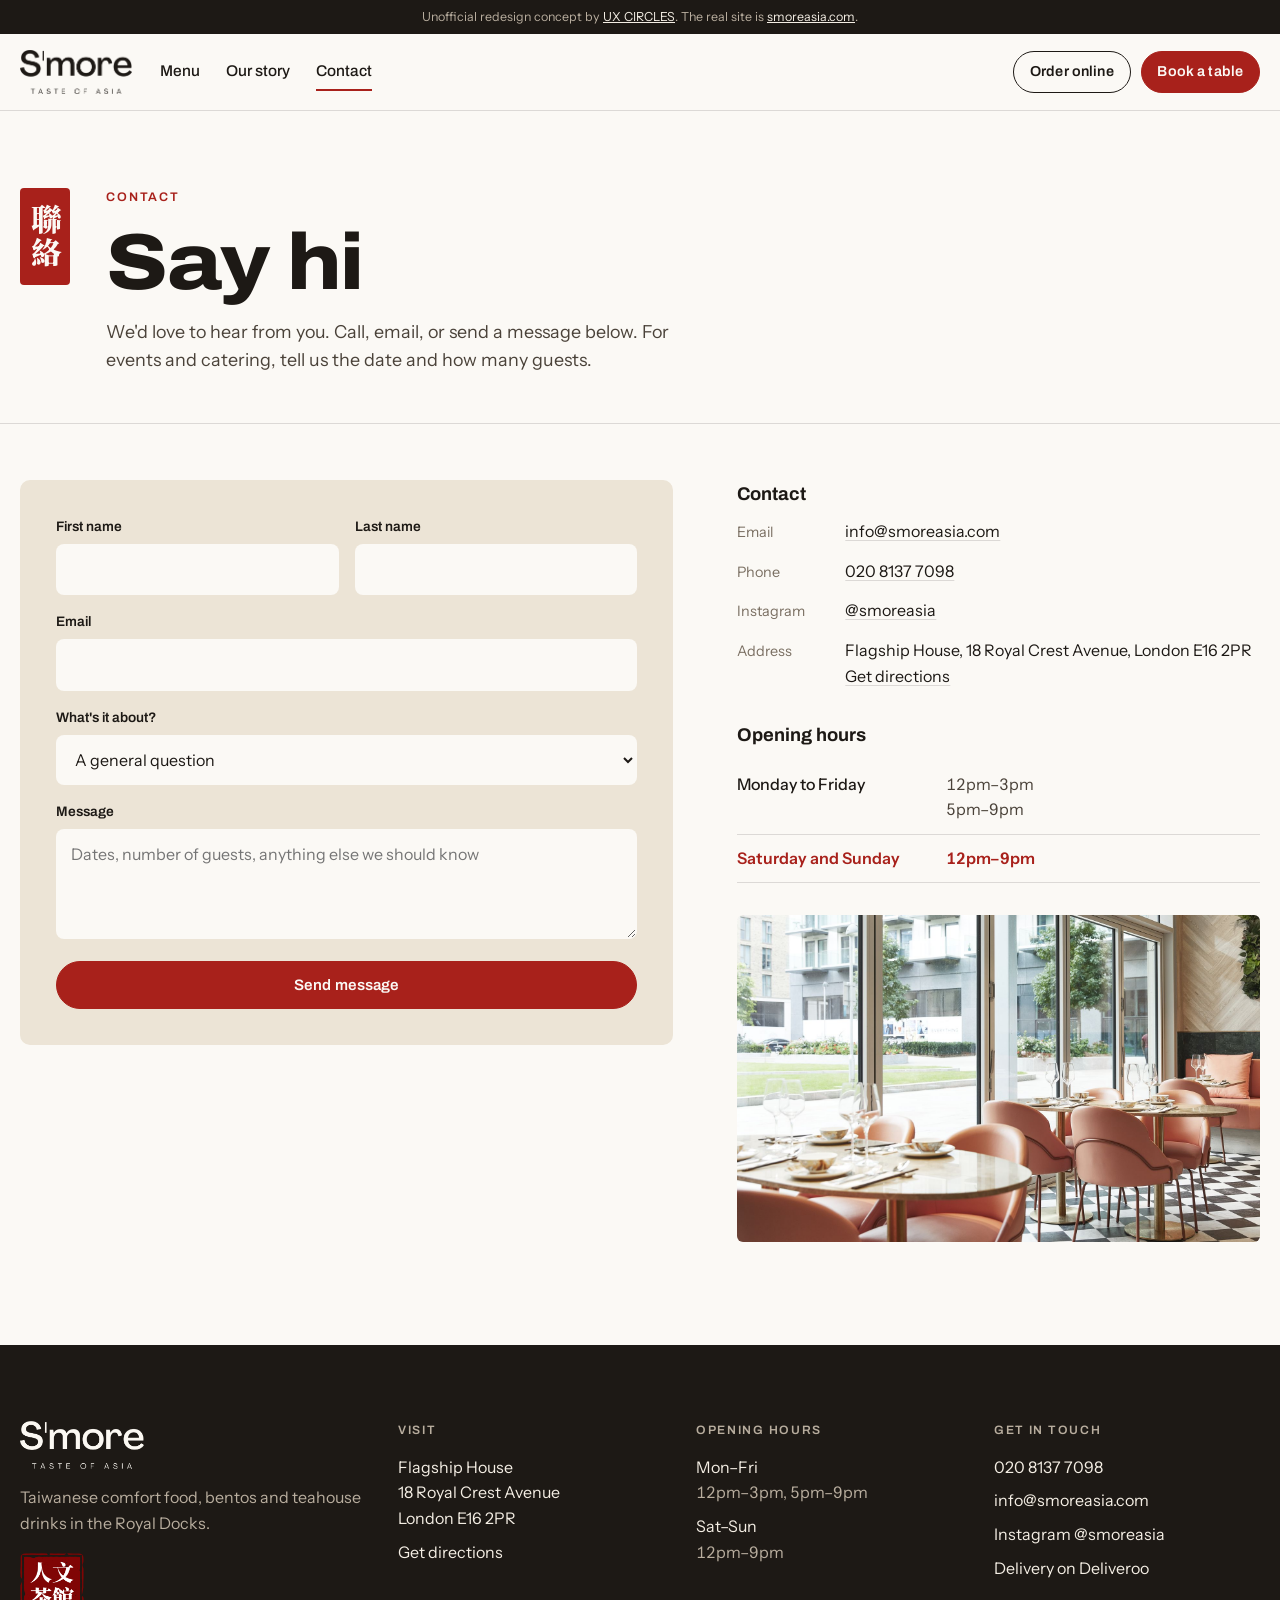
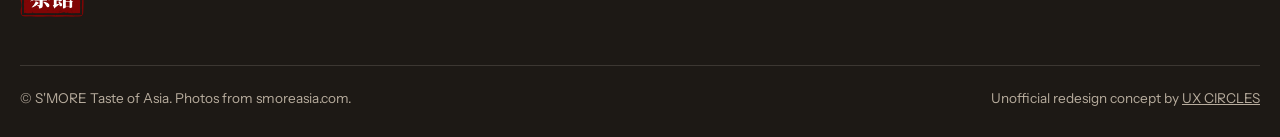
==== contact.html @ 1d2f3131 "S'MORE website redesign: static HTML/CSS/JS concept Five pages (home, menu, our story, book a table," ====
<!DOCTYPE html>
<html lang="en-GB">
<head>
  <meta charset="utf-8">
  <meta name="viewport" content="width=device-width, initial-scale=1, viewport-fit=cover">
  <title>Contact · S'MORE Taste of Asia</title>
  <meta name="claude:viewport-fit-sides" content="cover">
  <meta name="description" content="Contact S'MORE Taste of Asia for questions, events, private hire and corporate catering.">
  <meta name="theme-color" content="#fbf9f5">
  <meta name="robots" content="noindex, nofollow">
  <link rel="icon" href="assets/img/seal-teahouse.png">
  <link rel="preconnect" href="https://fonts.googleapis.com">
  <link rel="preconnect" href="https://fonts.gstatic.com" crossorigin>
  <link href="https://fonts.googleapis.com/css2?family=Archivo:wdth,wght@100..125,400..800&family=Instrument+Sans:wght@400;500;600&family=Noto+Serif+TC:wght@700;900&display=swap" rel="stylesheet">
  <link rel="stylesheet" href="assets/css/style.css">
</head>
<body>
<div class="concept-bar">Unofficial redesign concept by <a href="https://ux-circles.com/web" target="_blank" rel="noopener">UX CIRCLES</a>. The real site is <a href="https://www.smoreasia.com" target="_blank" rel="noopener">smoreasia.com</a>.</div>
<header class="site-header">
  <div class="wrap site-header__inner">
    <a class="logo" href="index.html"><img src="assets/img/logo-ink.png" alt="S'MORE Taste of Asia" width="932" height="362"></a>
    <nav class="main-nav" aria-label="Main">
        <a href="menu.html">Menu</a>
        <a href="our-story.html">Our story</a>
        <a href="contact.html" aria-current="page">Contact</a>
    </nav>
    <div class="header-actions">
      <a class="btn btn--ghost" href="https://www.smoreasia.com/order-online" target="_blank" rel="noopener">Order online</a>
      <a class="btn btn--red" href="reservations.html">Book a table</a>
    </div>
    <button class="nav-toggle" type="button" data-nav-open aria-expanded="false" aria-controls="mobile-nav" aria-label="Open menu"><svg viewBox="0 0 20 20" fill="none" stroke="currentColor" stroke-width="1.6" aria-hidden="true"><path d="M3 6h14M3 10h14M3 14h14"/></svg></button>
  </div>
</header>
<div class="mobile-nav" id="mobile-nav" hidden>
  <div class="mobile-nav__top">
    <img src="assets/img/logo-paper.png" alt="S'MORE Taste of Asia" width="932" height="362">
    <button class="nav-toggle" type="button" data-nav-close aria-label="Close menu"><svg viewBox="0 0 20 20" fill="none" stroke="currentColor" stroke-width="1.6" aria-hidden="true"><path d="M5 5l10 10M15 5L5 15"/></svg></button>
  </div>
  <nav aria-label="Mobile">
    <ul>
      <li><a href="index.html">Home <span lang="zh-Hant">首頁</span></a></li>
      <li><a href="menu.html">Menu <span lang="zh-Hant">菜單</span></a></li>
      <li><a href="our-story.html">Our story <span lang="zh-Hant">故事</span></a></li>
      <li><a href="contact.html" aria-current="page">Contact <span lang="zh-Hant">聯絡</span></a></li>
      <li><a href="reservations.html">Book a table <span lang="zh-Hant">訂位</span></a></li>
    </ul>
  </nav>
  <a class="btn btn--light" href="https://www.smoreasia.com/order-online" target="_blank" rel="noopener">Order online for pickup</a>
  <p class="mobile-nav__info">18 Royal Crest Avenue, London E16 2PR<br>020 8137 7098 · info@smoreasia.com</p>
</div>
<main>
  <section class="page-head">
    <div class="wrap page-head__grid">
      <span class="seal" lang="zh-Hant" aria-hidden="true">聯絡</span>
      <div class="page-head__text">
        <p class="eyebrow">Contact</p>
        <h1 class="display display--xl">Say hi</h1>
        <p class="lede">We'd love to hear from you. Call, email, or send a message below. For events and catering, tell us the date and how many guests.</p>
      </div>
    </div>
  </section>
  <section class="section" style="padding-top:clamp(32px,5vw,56px)">
    <div class="wrap form-layout">
      <div id="enquire">
        <form class="form-card" data-concept="contact-done" novalidate>
          <div class="form-grid">
            <div class="field"><label for="c-first">First name</label><input id="c-first" name="first" autocomplete="given-name" required></div>
            <div class="field"><label for="c-last">Last name</label><input id="c-last" name="last" autocomplete="family-name"></div>
            <div class="field field--full"><label for="c-email">Email</label><input id="c-email" name="email" type="email" autocomplete="email" required></div>
            <div class="field field--full">
              <label for="c-topic">What's it about?</label>
              <select id="c-topic" name="topic">
                <option>A general question</option>
                <option>Birthday or celebration</option>
                <option>Corporate catering</option>
                <option>Private hire</option>
                <option>Feedback</option>
              </select>
            </div>
            <div class="field field--full"><label for="c-msg">Message</label><textarea id="c-msg" name="message" required placeholder="Dates, number of guests, anything else we should know"></textarea></div>
          </div>
          <button class="btn btn--red" type="submit">Send message</button>
        </form>
        <div class="form-done" id="contact-done" tabindex="-1" hidden>
          <h2>Thanks for your message</h2>
          <p>This is a design concept, so nothing was sent. Email info@smoreasia.com to reach the restaurant.</p>
        </div>
      </div>
      <aside class="aside">
        <div>
          <h2>Contact</h2>
          <dl class="contact-list">
            <div><dt>Email</dt><dd><a href="mailto:info@smoreasia.com">info@smoreasia.com</a></dd></div>
            <div><dt>Phone</dt><dd><a href="tel:+442081377098">020 8137 7098</a></dd></div>
            <div><dt>Instagram</dt><dd><a href="https://www.instagram.com/smoreasia/" target="_blank" rel="noopener">@smoreasia</a></dd></div>
            <div><dt>Address</dt><dd>Flagship House, 18 Royal Crest Avenue, London E16 2PR<br><a href="https://www.google.com/maps/search/?api=1&query=S%27MORE+Taste+of+Asia%2C+18+Royal+Crest+Avenue%2C+London+E16+2PR" target="_blank" rel="noopener">Get directions</a></dd></div>
          </dl>
        </div>
        <div>
          <h2>Opening hours</h2>
          <table class="hours"><caption class="sr-only">Opening hours</caption>
          <tr data-days="1 2 3 4 5"><th scope="row">Monday to Friday</th><td>12pm–3pm<br>5pm–9pm</td></tr>
          <tr data-days="0 6"><th scope="row">Saturday and Sunday</th><td>12pm–9pm</td></tr>
          </table>
        </div>
        <img src="assets/img/interior.jpg" alt="The dining room at S'MORE" loading="lazy" width="1800" height="1012" style="border-radius:6px;aspect-ratio:16/10;object-fit:cover">
      </aside>
    </div>
  </section>
</main>
<footer class="site-footer">
  <div class="wrap">
    <div class="footer-grid">
      <div class="footer-brand">
        <img class="logo-img" src="assets/img/logo-paper.png" alt="S'MORE Taste of Asia" width="932" height="362">
        <p>Taiwanese comfort food, bentos and teahouse drinks in the Royal Docks.</p>
        <img class="footer-seal" src="assets/img/seal-teahouse.png" alt="人文茶館 teahouse seal" width="240" height="240">
      </div>
      <div>
        <h2>Visit</h2>
        <ul>
          <li>Flagship House<br>18 Royal Crest Avenue<br>London E16 2PR</li>
          <li><a href="https://www.google.com/maps/search/?api=1&query=S%27MORE+Taste+of+Asia%2C+18+Royal+Crest+Avenue%2C+London+E16+2PR" target="_blank" rel="noopener">Get directions</a></li>
        </ul>
      </div>
      <div>
        <h2>Opening hours</h2>
        <ul class="footer-hours">
          <li><span>Mon–Fri</span>12pm–3pm, 5pm–9pm</li>
          <li><span>Sat–Sun</span>12pm–9pm</li>
        </ul>
      </div>
      <div>
        <h2>Get in touch</h2>
        <ul>
          <li><a href="tel:+442081377098">020 8137 7098</a></li>
          <li><a href="mailto:info@smoreasia.com">info@smoreasia.com</a></li>
          <li><a href="https://www.instagram.com/smoreasia/" target="_blank" rel="noopener">Instagram @smoreasia</a></li>
          <li><a href="https://deliveroo.co.uk/menu/london/canning-town/oisoi-royal-wharf" target="_blank" rel="noopener">Delivery on Deliveroo</a></li>
        </ul>
      </div>
    </div>
    <div class="footer-base">
      <span>© S'MORE Taste of Asia. Photos from smoreasia.com.</span>
      <span>Unofficial redesign concept by <a href="https://ux-circles.com/web" target="_blank" rel="noopener">UX CIRCLES</a></span>
    </div>
  </div>
</footer>
<script src="assets/js/main.js"></script>
</body>
</html>
---- assets/css/style.css ----
/* ==========================================================================
   S'MORE Taste of Asia — Taiwanese kitchen, Royal Docks
   Layout: a bento tray. Pages are built from compartments split by thin
   lacquer-red dividers, each section tagged with its Chinese name set
   vertically like a seal.
   ========================================================================== */

:root {
  --porcelain: #fbf9f5;   /* page ground */
  --stone: #ece4d6;       /* the stone surface in the food photos */
  --stone-2: #e2d7c5;
  --ink: #1d1915;         /* text, dark bands */
  --ink-2: #4a4239;       /* secondary text */
  --muted: #7a6f62;
  --lacquer: #a8211b;     /* brand red, deepened */
  --lacquer-dk: #861812;
  --blue: #2a4877;        /* blue-and-white porcelain, used sparingly */
  --line: rgba(29, 25, 21, 0.14);
  --on-ink: #f4eee4;
  --on-ink-muted: #b8ad9e;

  --font-display: "Archivo", "Helvetica Neue", Arial, sans-serif;
  --font-body: "Instrument Sans", system-ui, -apple-system, "Segoe UI", sans-serif;
  --font-han: "Noto Serif TC", "Songti TC", "PMingLiU", serif;

  --wrap: 1240px;
  --gutter-l: max(20px, env(safe-area-inset-left, 0px));
  --gutter-r: max(20px, env(safe-area-inset-right, 0px));
  --tray: 3px;            /* divider width inside bento grids */
  --ease: cubic-bezier(0.22, 1, 0.36, 1);
  color-scheme: light;
}

*, *::before, *::after { box-sizing: border-box; }
html { -webkit-text-size-adjust: 100%; scroll-padding-top: 88px; }
body {
  margin: 0;
  background: var(--porcelain);
  color: var(--ink);
  font-family: var(--font-body);
  font-size: 16px;
  line-height: 1.6;
  -webkit-font-smoothing: antialiased;
  overflow-x: hidden;
}
body::before {
  content: ""; position: fixed; inset: 0 0 auto; z-index: 60;
  height: env(safe-area-inset-top, 0px); background: var(--porcelain);
}
img { display: block; max-width: 100%; height: auto; }
a { color: inherit; }
button { font: inherit; color: inherit; cursor: pointer; }
:focus-visible { outline: 2px solid var(--lacquer); outline-offset: 3px; }
[hidden] { display: none !important; }
.sr-only {
  position: absolute; width: 1px; height: 1px; margin: -1px; padding: 0;
  overflow: hidden; clip: rect(0 0 0 0); white-space: nowrap; border: 0;
}

.wrap {
  max-width: calc(var(--wrap) + 40px);
  margin-inline: auto;
  padding-left: var(--gutter-l);
  padding-right: var(--gutter-r);
}

/* ---------- Type ---------- */

.display {
  font-family: var(--font-display);
  font-weight: 800;
  font-stretch: 112%;
  line-height: 0.98;
  letter-spacing: -0.02em;
  text-wrap: balance;
  margin: 0;
}
.display--xl { font-size: clamp(2.6rem, 6.2vw, 5.6rem); }
.display--lg { font-size: clamp(2.1rem, 4.4vw, 3.9rem); }
.display--md { font-size: clamp(1.6rem, 2.8vw, 2.4rem); }
.display em { font-style: normal; color: var(--lacquer); }

.eyebrow {
  font-family: var(--font-display);
  font-size: 0.78rem;
  font-weight: 600;
  letter-spacing: 0.14em;
  text-transform: uppercase;
  color: var(--lacquer);
  margin: 0;
}
.lede { font-size: 1.12rem; color: var(--ink-2); max-width: 34em; margin: 0; }
.prose { max-width: 36em; color: var(--ink-2); }
.prose p { margin: 0 0 1em; }
.han { font-family: var(--font-han); font-weight: 700; }
.price { font-variant-numeric: tabular-nums; font-weight: 600; white-space: nowrap; }

/* Vertical Chinese section tag, read top to bottom like a shop sign */
.seal {
  writing-mode: vertical-rl;
  font-family: var(--font-han);
  font-weight: 900;
  font-size: clamp(1.5rem, 2.4vw, 2.1rem);
  line-height: 1;
  letter-spacing: 0.08em;
  color: var(--porcelain);
  background: var(--lacquer);
  padding: 0.5em 0.32em;
  border-radius: 4px;
  align-self: start;
  justify-self: start;
  user-select: none;
}
.seal--outline { background: transparent; color: var(--lacquer); box-shadow: inset 0 0 0 2px var(--lacquer); }

/* ---------- Buttons ---------- */

.btn {
  display: inline-flex; align-items: center; justify-content: center; gap: 0.5em;
  min-height: 48px;
  padding: 0.7em 1.35em;
  border-radius: 999px;
  border: 1.5px solid currentColor;
  font-family: var(--font-display);
  font-weight: 600;
  font-size: 0.95rem;
  letter-spacing: 0.01em;
  text-decoration: none;
  transition: background-color 0.2s, color 0.2s, border-color 0.2s, transform 0.2s var(--ease);
  white-space: nowrap;
}
.btn:hover { transform: translateY(-1px); }
.btn--red { background: var(--lacquer); border-color: var(--lacquer); color: var(--porcelain); }
.btn--red:hover { background: var(--lacquer-dk); border-color: var(--lacquer-dk); }
.btn--ghost { color: var(--ink); background: transparent; }
.btn--ghost:hover { background: var(--ink); color: var(--porcelain); border-color: var(--ink); }
.btn--light { color: var(--on-ink); }
.btn--light:hover { background: var(--on-ink); color: var(--ink); border-color: var(--on-ink); }
.btn-row { display: flex; flex-wrap: wrap; gap: 12px; }

.text-link {
  display: inline-flex; align-items: center; gap: 0.4em;
  font-family: var(--font-display); font-weight: 600;
  text-decoration: none; color: var(--lacquer);
  border-bottom: 1.5px solid currentColor; padding-bottom: 2px;
}
.text-link:hover { color: var(--lacquer-dk); }

/* ---------- Concept ribbon + header ---------- */

.concept-bar {
  background: var(--ink); color: var(--on-ink-muted);
  font-size: 0.78rem; text-align: center;
  padding-block: 7px;
  padding-left: var(--gutter-l); padding-right: var(--gutter-r);
}
.concept-bar a { color: var(--on-ink); }

.site-header {
  position: sticky; top: env(safe-area-inset-top, 0px); z-index: 50;
  background: color-mix(in srgb, var(--porcelain) 94%, transparent);
  backdrop-filter: blur(10px);
  border-bottom: 1px solid var(--line);
}
.site-header__inner { display: flex; align-items: center; gap: 28px; min-height: 76px; }
.logo { display: block; flex: none; }
.logo img { width: 112px; }
.main-nav { display: flex; gap: 26px; margin-right: auto; }
.main-nav a {
  font-family: var(--font-display); font-weight: 500; font-size: 0.97rem;
  text-decoration: none; padding-block: 6px; border-bottom: 2px solid transparent;
}
.main-nav a:hover { border-color: var(--line); }
.main-nav a[aria-current="page"] { border-color: var(--lacquer); }
.header-actions { display: flex; gap: 10px; }
.header-actions .btn { min-height: 42px; padding: 0.5em 1.1em; font-size: 0.9rem; }
.nav-toggle {
  display: none; margin-left: auto;
  width: 46px; height: 46px; border-radius: 50%;
  border: 1.5px solid var(--ink); background: transparent;
  align-items: center; justify-content: center;
}
.nav-toggle svg { width: 20px; height: 20px; }

.mobile-nav {
  position: fixed; inset: 0; z-index: 70;
  background: var(--ink); color: var(--on-ink);
  padding-top: calc(env(safe-area-inset-top, 0px) + 18px);
  padding-bottom: calc(env(safe-area-inset-bottom, 0px) + 24px);
  padding-left: var(--gutter-l); padding-right: var(--gutter-r);
  display: flex; flex-direction: column; gap: 28px;
  overflow-y: auto;
}
.mobile-nav__top { display: flex; align-items: center; justify-content: space-between; }
.mobile-nav__top img { width: 104px; }
.mobile-nav .nav-toggle { display: inline-flex; margin: 0; border-color: var(--on-ink); }
.mobile-nav ul { list-style: none; margin: 0; padding: 0; display: grid; gap: 4px; }
.mobile-nav li a {
  display: flex; justify-content: space-between; align-items: baseline;
  font-family: var(--font-display); font-weight: 800; font-stretch: 112%;
  font-size: 2.2rem; line-height: 1.2; text-decoration: none;
  border-bottom: 1px solid rgba(244, 238, 228, 0.14); padding-block: 10px;
}
.mobile-nav li a span { font-family: var(--font-han); font-size: 1rem; color: var(--on-ink-muted); font-weight: 700; }
.mobile-nav__info { color: var(--on-ink-muted); font-size: 0.95rem; margin-top: auto; }

/* ---------- Open-now pill ---------- */

.status {
  display: inline-flex; align-items: center; gap: 0.55em;
  font-size: 0.92rem; color: var(--ink-2);
}
.status::before {
  content: ""; width: 9px; height: 9px; border-radius: 50%;
  background: var(--muted); flex: none;
}
.status[data-state="open"]::before { background: #2f8a4c; box-shadow: 0 0 0 4px rgba(47, 138, 76, 0.16); }
.status[data-state="closed"]::before { background: var(--lacquer); }

/* ---------- Home: hero ---------- */

.hero { padding-block: clamp(32px, 5vw, 64px) clamp(40px, 6vw, 80px); }
.hero__grid {
  display: grid;
  grid-template-columns: minmax(0, 5fr) minmax(0, 7fr);
  gap: clamp(28px, 4vw, 56px);
  align-items: center;
}
.hero__copy { display: grid; gap: 26px; min-width: 0; }
.hero__copy .display { max-width: 11em; font-size: clamp(2.5rem, 5.4vw, 5rem); }
.hero__media { position: relative; min-width: 0; }
.hero__media img {
  width: 100%; aspect-ratio: 4 / 3.1; object-fit: cover; object-position: 50% 45%;
  border-radius: 6px;
}
.hero__media .seal {
  position: absolute; top: -14px; right: 22px;
  font-size: clamp(1.8rem, 3.2vw, 2.8rem);
  box-shadow: 0 10px 30px rgba(29, 25, 21, 0.18);
}
.hero__caption {
  position: absolute; left: 16px; bottom: 16px;
  background: var(--porcelain); border-radius: 999px;
  padding: 8px 14px; font-size: 0.85rem; font-weight: 500;
  box-shadow: 0 6px 20px rgba(29, 25, 21, 0.12);
}

/* ---------- Info strip ---------- */

.strip { background: var(--ink); color: var(--on-ink); }
.strip__grid {
  display: grid; grid-template-columns: repeat(3, minmax(0, 1fr));
  padding-block: 22px;
}
.strip__item {
  display: grid; gap: 2px; padding-inline: 24px;
  border-left: 1px solid rgba(244, 238, 228, 0.16);
  min-width: 0;
}
.strip__item:first-child { border-left: 0; padding-left: 0; }
.strip__label { font-size: 0.74rem; letter-spacing: 0.14em; text-transform: uppercase; color: var(--on-ink-muted); font-family: var(--font-display); font-weight: 600; }
.strip__value { font-size: 1.02rem; text-decoration: none; }
.strip .status { color: var(--on-ink); font-size: 1.02rem; }
a.strip__value:hover { text-decoration: underline; text-underline-offset: 3px; }

/* ---------- Section scaffolding ---------- */

.section { padding-block: clamp(56px, 8vw, 112px); }
.section--stone { background: var(--stone); }
.section-head {
  display: grid; grid-template-columns: auto minmax(0, 1fr) auto;
  gap: 22px; align-items: end; margin-bottom: clamp(28px, 4vw, 44px);
}
.section-head__text { display: grid; gap: 12px; min-width: 0; }
.section-head .seal { align-self: end; }

/* ---------- Bento tray (signature dishes) ---------- */

.tray {
  display: grid;
  grid-template-columns: repeat(4, minmax(0, 1fr));
  grid-auto-rows: minmax(0, auto);
  gap: var(--tray);
  background: var(--lacquer);
  border: var(--tray) solid var(--lacquer);
  border-radius: 10px;
  overflow: hidden;
}
.tray__cell {
  background: var(--porcelain);
  display: flex; flex-direction: column;
  min-width: 0;
}
.tray__cell--big { grid-column: span 2; grid-row: span 2; }
.tray__cell--wide { grid-column: span 2; }
.tray__img { overflow: hidden; background: var(--stone); }
.tray__img img {
  width: 100%; aspect-ratio: 16 / 10; object-fit: cover;
  transition: transform 0.6s var(--ease);
}
.tray__cell--big .tray__img { flex: 1; }
.tray__cell--big .tray__img img { aspect-ratio: auto; height: 100%; min-height: 320px; }
.tray__cell:hover .tray__img img { transform: scale(1.04); }
.tray__body { padding: 16px 18px 18px; display: grid; gap: 4px; }
.tray__title { display: flex; justify-content: space-between; gap: 12px; align-items: baseline; }
.tray__title h3 { margin: 0; font-family: var(--font-display); font-weight: 700; font-size: 1.05rem; line-height: 1.25; }
.tray__cell--big .tray__title h3 { font-size: 1.4rem; }
.tray__zh { font-family: var(--font-han); font-weight: 700; color: var(--lacquer); font-size: 0.95rem; }
.tray__desc { margin: 4px 0 0; color: var(--ink-2); font-size: 0.93rem; }
.tray__note {
  background: var(--lacquer); color: var(--porcelain);
  display: grid; align-content: space-between; gap: 20px;
  padding: 22px;
}
.tray__note p { margin: 0; }
.tray__note .display { color: var(--porcelain); }
.tray__note .text-link { color: var(--porcelain); }

/* ---------- Split (photo + text) ---------- */

.split {
  display: grid; grid-template-columns: minmax(0, 1fr) minmax(0, 1fr);
  gap: clamp(28px, 5vw, 80px); align-items: center;
}
.split__media img { width: 100%; aspect-ratio: 4 / 4.4; object-fit: cover; border-radius: 6px; }
.split__copy { display: grid; gap: 22px; min-width: 0; }
.split__copy .seal { margin-bottom: 6px; }
.split--reverse .split__media { order: 2; }

/* ---------- Set menus list ---------- */

.sets { display: grid; grid-template-columns: repeat(2, minmax(0, 1fr)); gap: var(--tray); background: var(--stone-2); border-radius: 10px; overflow: hidden; border: var(--tray) solid var(--stone-2); }
.set {
  display: grid; grid-template-columns: 132px minmax(0, 1fr); gap: 16px;
  background: var(--porcelain); padding: 14px; align-items: center;
}
.set img { width: 132px; aspect-ratio: 1; object-fit: cover; border-radius: 4px; }
.set h3 { margin: 0; font-family: var(--font-display); font-size: 1.02rem; font-weight: 700; line-height: 1.25; }
.set p { margin: 4px 0 8px; color: var(--ink-2); font-size: 0.9rem; }
.set .price { color: var(--lacquer); }

/* ---------- Events band ---------- */

.events { background: var(--lacquer); color: var(--porcelain); overflow: hidden; }
.events__grid { display: grid; grid-template-columns: minmax(0, 1fr) minmax(0, 1.15fr); align-items: stretch; }
.events__copy { display: grid; gap: 22px; align-content: center; padding-block: clamp(48px, 7vw, 96px); padding-right: clamp(24px, 4vw, 64px); }
.events__copy .display { color: var(--porcelain); }
.events__copy p { margin: 0; max-width: 32em; color: #f6dcd6; }
.events__list { display: flex; flex-wrap: wrap; gap: 8px; list-style: none; margin: 0; padding: 0; }
.events__list li { border: 1px solid rgba(251, 249, 245, 0.45); border-radius: 999px; padding: 6px 14px; font-size: 0.9rem; }
.events__media { position: relative; min-height: 320px; margin-right: calc(-1 * var(--gutter-r)); }
.events__media img { position: absolute; inset: 0; width: 100%; height: 100%; object-fit: cover; }

/* ---------- Reviews ---------- */

.reviews { display: grid; grid-template-columns: repeat(2, minmax(0, 1fr)); gap: clamp(20px, 3vw, 40px); }
.review { margin: 0; display: grid; gap: 18px; align-content: start; border-top: 3px solid var(--lacquer); padding-top: 22px; }
.review blockquote { margin: 0; font-family: var(--font-display); font-weight: 500; font-size: clamp(1.15rem, 1.8vw, 1.45rem); line-height: 1.4; text-wrap: pretty; }
.review figcaption { color: var(--muted); font-size: 0.92rem; }

/* ---------- Visit ---------- */

.visit { display: grid; grid-template-columns: minmax(0, 1fr) minmax(0, 1fr); gap: clamp(28px, 5vw, 72px); align-items: start; }
.visit__copy { display: grid; gap: 28px; min-width: 0; }
.visit__media img { width: 100%; aspect-ratio: 4 / 3.4; object-fit: cover; border-radius: 6px; }
.hours { width: 100%; border-collapse: collapse; font-variant-numeric: tabular-nums; }
.hours th, .hours td { text-align: left; padding: 11px 0; border-bottom: 1px solid var(--line); vertical-align: top; }
.hours th { font-weight: 500; width: 40%; }
.hours td { color: var(--ink-2); }
.hours tr[data-today] th, .hours tr[data-today] td { color: var(--lacquer); font-weight: 600; }
.contact-list { display: grid; gap: 14px; margin: 0; }
.contact-list div { display: grid; grid-template-columns: 96px minmax(0, 1fr); gap: 12px; }
.contact-list dt { color: var(--muted); font-size: 0.9rem; padding-top: 2px; }
.contact-list dd { margin: 0; overflow-wrap: anywhere; }
.contact-list a { text-decoration-color: var(--line); text-underline-offset: 3px; }
.contact-list a:hover { text-decoration-color: currentColor; }

/* ---------- Page header (inner pages) ---------- */

.page-head { padding-block: clamp(40px, 6vw, 80px) clamp(28px, 4vw, 48px); border-bottom: 1px solid var(--line); }
.page-head__grid { display: grid; grid-template-columns: auto minmax(0, 1fr); gap: clamp(18px, 3vw, 36px); align-items: end; }
.page-head__text { display: grid; gap: 16px; min-width: 0; }

/* ---------- Menu page ---------- */

.menu-nav {
  position: sticky; top: calc(env(safe-area-inset-top, 0px) + 77px); z-index: 40;
  background: var(--porcelain); border-bottom: 1px solid var(--line);
}
.menu-nav__inner { display: flex; gap: 8px; overflow-x: auto; padding-block: 12px; scrollbar-width: none; }
.menu-nav__inner::-webkit-scrollbar { display: none; }
.chip {
  flex: none; display: inline-flex; align-items: baseline; gap: 0.45em;
  border: 1.5px solid var(--line); border-radius: 999px;
  padding: 8px 16px; text-decoration: none;
  font-family: var(--font-display); font-weight: 600; font-size: 0.92rem;
  transition: background-color 0.2s, border-color 0.2s, color 0.2s;
}
.chip span { font-family: var(--font-han); font-weight: 700; font-size: 0.85rem; color: var(--muted); }
.chip:hover { border-color: var(--ink); }
.chip[aria-current="true"] { background: var(--ink); border-color: var(--ink); color: var(--porcelain); }
.chip[aria-current="true"] span { color: var(--on-ink-muted); }

.menu-cat { padding-block: clamp(44px, 6vw, 72px) 0; }
.menu-cat:last-of-type { padding-bottom: clamp(56px, 8vw, 96px); }
.menu-cat__head { display: grid; grid-template-columns: auto minmax(0, 1fr); gap: 20px; align-items: end; margin-bottom: 28px; }
.menu-cat__head p { margin: 6px 0 0; color: var(--ink-2); max-width: 40em; }

.dish-grid {
  display: grid; grid-template-columns: repeat(3, minmax(0, 1fr));
  gap: var(--tray); background: var(--lacquer);
  border: var(--tray) solid var(--lacquer); border-radius: 10px; overflow: hidden;
}
.dish { background: var(--porcelain); display: flex; flex-direction: column; min-width: 0; }
.dish__img { background: var(--stone); overflow: hidden; }
.dish__img img { width: 100%; aspect-ratio: 16 / 10; object-fit: cover; }
.dish__body { padding: 16px 18px 20px; display: grid; gap: 6px; align-content: start; }
.dish__top { display: flex; justify-content: space-between; align-items: baseline; gap: 14px; }
.dish__name { margin: 0; font-family: var(--font-display); font-weight: 700; font-size: 1.04rem; line-height: 1.3; }
.dish__zh { font-family: var(--font-han); font-weight: 700; color: var(--lacquer); font-size: 0.95rem; }
.dish__desc { margin: 0; color: var(--ink-2); font-size: 0.92rem; }
.dish .price { font-size: 1.02rem; }

.dish--fill {
  grid-column: span var(--f3);
  background: var(--lacquer); color: var(--porcelain); text-decoration: none;
  padding: 24px; justify-content: flex-end; gap: 6px; min-height: 180px;
}
.dish--fill .han { font-size: 2.4rem; line-height: 1; margin-bottom: auto; }
.dish--fill .dish__name { font-size: 1.3rem; }
.dish--fill:hover { background: var(--lacquer-dk); }
.dish--fill.no3 { display: none; }
.dish-list { display: grid; grid-template-columns: repeat(2, minmax(0, 1fr)); column-gap: clamp(24px, 4vw, 56px); }
.dish-row { display: grid; grid-template-columns: minmax(0, 1fr) auto; gap: 4px 18px; padding-block: 16px; border-bottom: 1px solid var(--line); }
.dish-row .dish__desc { grid-column: 1 / -1; }

.menu-note { color: var(--muted); font-size: 0.88rem; margin-top: 18px; }

.order-cta { background: var(--ink); color: var(--on-ink); }
.order-cta__inner { display: flex; flex-wrap: wrap; gap: 20px 40px; align-items: center; justify-content: space-between; padding-block: 36px; }
.order-cta .display { color: var(--on-ink); }
.order-cta p { margin: 6px 0 0; color: var(--on-ink-muted); }

/* ---------- Story page ---------- */

.story-hero img { width: 100%; aspect-ratio: 21 / 9; object-fit: cover; border-radius: 6px; }
.flavours { display: grid; grid-template-columns: repeat(4, minmax(0, 1fr)); gap: var(--tray); background: var(--lacquer); border: var(--tray) solid var(--lacquer); border-radius: 10px; overflow: hidden; }
.flavour { background: var(--porcelain); padding: 22px; display: grid; gap: 8px; align-content: start; }
.flavour .han { font-size: 2.6rem; line-height: 1; color: var(--lacquer); }
.flavour h3 { margin: 0; font-family: var(--font-display); font-weight: 700; font-size: 1.05rem; }
.flavour p { margin: 0; color: var(--ink-2); font-size: 0.93rem; }

.gallery { display: grid; grid-template-columns: 1.1fr 0.9fr 1fr; gap: 14px; }
.gallery img { width: 100%; height: 100%; object-fit: cover; border-radius: 6px; aspect-ratio: 3 / 4; }
.gallery img:nth-child(2) { aspect-ratio: auto; }

/* ---------- Forms (booking, contact) ---------- */

.form-layout { display: grid; grid-template-columns: minmax(0, 1.25fr) minmax(0, 1fr); gap: clamp(28px, 5vw, 72px); align-items: start; }
.form-card { background: var(--stone); border-radius: 10px; padding: clamp(20px, 3vw, 36px); display: grid; gap: 22px; }
.form-grid { display: grid; grid-template-columns: repeat(2, minmax(0, 1fr)); gap: 16px; }
.field { display: grid; gap: 6px; min-width: 0; }
.field--full { grid-column: 1 / -1; }
.field label, .field legend { font-family: var(--font-display); font-weight: 600; font-size: 0.86rem; }
.field input, .field select, .field textarea {
  width: 100%; min-height: 50px;
  font: inherit; font-size: 1rem; color: var(--ink);
  background: var(--porcelain); border: 1.5px solid transparent; border-radius: 8px;
  padding: 12px 14px;
}
.field textarea { min-height: 110px; resize: vertical; }
.field input:focus, .field select:focus, .field textarea:focus { outline: none; border-color: var(--ink); }
.field input:user-invalid { border-color: var(--lacquer); }
.field__hint { font-size: 0.84rem; color: var(--muted); }

.party { display: flex; flex-wrap: wrap; gap: 8px; border: 0; margin: 0; padding: 0; }
.party legend { margin-bottom: 8px; }
.party label {
  position: relative; display: inline-flex; align-items: center; justify-content: center;
  min-width: 48px; height: 48px; padding-inline: 14px;
  border-radius: 999px; background: var(--porcelain); cursor: pointer;
  font-family: var(--font-display); font-weight: 600; font-variant-numeric: tabular-nums;
}
.party input { position: absolute; opacity: 0; inset: 0; cursor: pointer; }
.party label:has(input:checked) { background: var(--ink); color: var(--porcelain); }
.party label:has(input:focus-visible) { outline: 2px solid var(--lacquer); outline-offset: 2px; }

.slots { display: grid; grid-template-columns: repeat(auto-fill, minmax(84px, 1fr)); gap: 8px; }
.slots label {
  position: relative; display: flex; align-items: center; justify-content: center;
  height: 44px; border-radius: 8px; background: var(--porcelain); cursor: pointer;
  font-variant-numeric: tabular-nums; font-weight: 500;
}
.slots input { position: absolute; opacity: 0; inset: 0; cursor: pointer; }
.slots label:has(input:checked) { background: var(--lacquer); color: var(--porcelain); }
.slots label:has(input:focus-visible) { outline: 2px solid var(--ink); outline-offset: 2px; }
.slots__empty { grid-column: 1 / -1; color: var(--muted); margin: 0; }

.form-done { background: var(--ink); color: var(--on-ink); border-radius: 10px; padding: 28px; display: grid; gap: 10px; }
.form-done h2 { margin: 0; font-family: var(--font-display); font-weight: 800; font-size: 1.6rem; }
.form-done p { margin: 0; color: var(--on-ink-muted); }

.aside { display: grid; gap: 32px; }
.aside h2 { margin: 0 0 10px; font-family: var(--font-display); font-size: 1.15rem; font-weight: 700; }

/* ---------- Footer ---------- */

.site-footer { background: var(--ink); color: var(--on-ink); padding-block: clamp(48px, 6vw, 80px) 28px; }
.footer-grid { display: grid; grid-template-columns: 1.3fr 1fr 1fr 1fr; gap: 32px; }
.footer-grid h2 { font-family: var(--font-display); font-size: 0.76rem; letter-spacing: 0.14em; text-transform: uppercase; color: var(--on-ink-muted); margin: 0 0 14px; font-weight: 600; }
.footer-grid ul { list-style: none; margin: 0; padding: 0; display: grid; gap: 8px; }
.footer-grid a { text-decoration: none; }
.footer-grid a:hover { text-decoration: underline; text-underline-offset: 3px; }
.footer-brand { display: grid; gap: 16px; align-content: start; }
.footer-brand img.logo-img { width: 124px; }
.footer-brand p { margin: 0; color: var(--on-ink-muted); max-width: 22em; }
.footer-seal { width: 64px; border-radius: 6px; }
.footer-hours { font-variant-numeric: tabular-nums; color: var(--on-ink-muted); }
.footer-hours li span { color: var(--on-ink); display: block; }
.footer-base {
  display: flex; flex-wrap: wrap; gap: 10px 24px; justify-content: space-between;
  margin-top: 48px; padding-top: 22px; border-top: 1px solid rgba(244, 238, 228, 0.14);
  color: var(--on-ink-muted); font-size: 0.85rem;
}

/* ---------- Load-in (from a visible resting state) ---------- */

@media (prefers-reduced-motion: no-preference) {
  .rise { animation: rise 0.8s var(--ease) both; }
  .rise--2 { animation-delay: 0.08s; }
  .rise--3 { animation-delay: 0.16s; }
  @keyframes rise { from { transform: translateY(14px); opacity: 0.001; } to { transform: none; opacity: 1; } }
  .hero__media .seal { animation: stamp 0.7s 0.35s var(--ease) both; }
  @keyframes stamp { from { transform: scale(1.35) rotate(-8deg); opacity: 0.001; } to { transform: none; opacity: 1; } }
}
@media (prefers-reduced-motion: reduce) {
  *, *::before, *::after { transition: none !important; animation: none !important; }
}

/* ---------- Responsive ---------- */

@media (max-width: 1080px) {
  .main-nav { gap: 18px; }
  .tray { grid-template-columns: repeat(2, minmax(0, 1fr)); }
  .tray__cell--big { grid-row: span 1; }
  .tray__cell--big .tray__img img { min-height: 0; aspect-ratio: 16 / 10; height: auto; }
  .dish-grid { grid-template-columns: repeat(2, minmax(0, 1fr)); }
  .dish--fill, .dish--fill.no3 { display: flex; grid-column: span 1; }
  .dish--fill.no2 { display: none; }
  .flavours { grid-template-columns: repeat(2, minmax(0, 1fr)); }
  .footer-grid { grid-template-columns: 1fr 1fr; }
}

@media (max-width: 900px) {
  .main-nav, .header-actions { display: none; }
  .nav-toggle { display: inline-flex; }
  .site-header__inner { min-height: 66px; }
  .logo img { width: 96px; }
  .menu-nav { top: calc(env(safe-area-inset-top, 0px) + 67px); }
  html { scroll-padding-top: 130px; }

  .hero__grid, .split, .visit, .form-layout, .events__grid { grid-template-columns: minmax(0, 1fr); }
  .hero__media { order: -1; }
  .hero__media .seal { top: auto; bottom: -18px; right: 16px; }
  .split--reverse .split__media { order: 0; }
  .split__media img { aspect-ratio: 4 / 3; }
  .events__copy { padding-right: 0; padding-bottom: 32px; }
  .events__media { min-height: 260px; margin-left: calc(-1 * var(--gutter-l)); }
  .strip__grid { grid-template-columns: minmax(0, 1fr); gap: 14px; }
  .strip__item { border-left: 0; padding-left: 0; padding-top: 14px; border-top: 1px solid rgba(244, 238, 228, 0.16); }
  .strip__item:first-child { border-top: 0; padding-top: 0; }
  .reviews { grid-template-columns: minmax(0, 1fr); }
  .dish-list { grid-template-columns: minmax(0, 1fr); }
  .gallery { grid-template-columns: 1fr 1fr; }
  .gallery img:nth-child(3) { display: none; }
  .story-hero img { aspect-ratio: 4 / 3; }
}

@media (max-width: 600px) {
  .section-head { grid-template-columns: auto minmax(0, 1fr); }
  .section-head > .text-link { grid-column: 1 / -1; justify-self: start; }
  .dish-grid, .sets { grid-template-columns: minmax(0, 1fr); }
  .dish { flex-direction: row; align-items: stretch; }
  .dish__img { flex: none; width: 112px; }
  .dish__img img { height: 100%; aspect-ratio: auto; min-height: 112px; }
  .dish__body { padding: 12px 14px; gap: 3px; }
  .dish__top { flex-direction: column; gap: 2px; }
  .dish__name { font-size: 0.97rem; }
  .dish__desc { font-size: 0.86rem; }
  .dish--fill, .dish--fill.no3 { display: none; }
  .tray__body { padding: 12px 12px 14px; }
  .tray__title { flex-direction: column; gap: 2px; }
  .tray__title h3 { font-size: 0.95rem; }
  .set { grid-template-columns: 96px minmax(0, 1fr); }
  .set img { width: 96px; }
  .flavours { grid-template-columns: minmax(0, 1fr); }
  .form-grid { grid-template-columns: minmax(0, 1fr); }
  .footer-grid { grid-template-columns: minmax(0, 1fr); }
  .contact-list div { grid-template-columns: 80px minmax(0, 1fr); }
  .btn-row .btn { flex: 1 1 auto; }
  .seal { font-size: 1.35rem; }
}

.veg { color: var(--blue); font-size: 0.78em; font-weight: 600; text-decoration: none; }
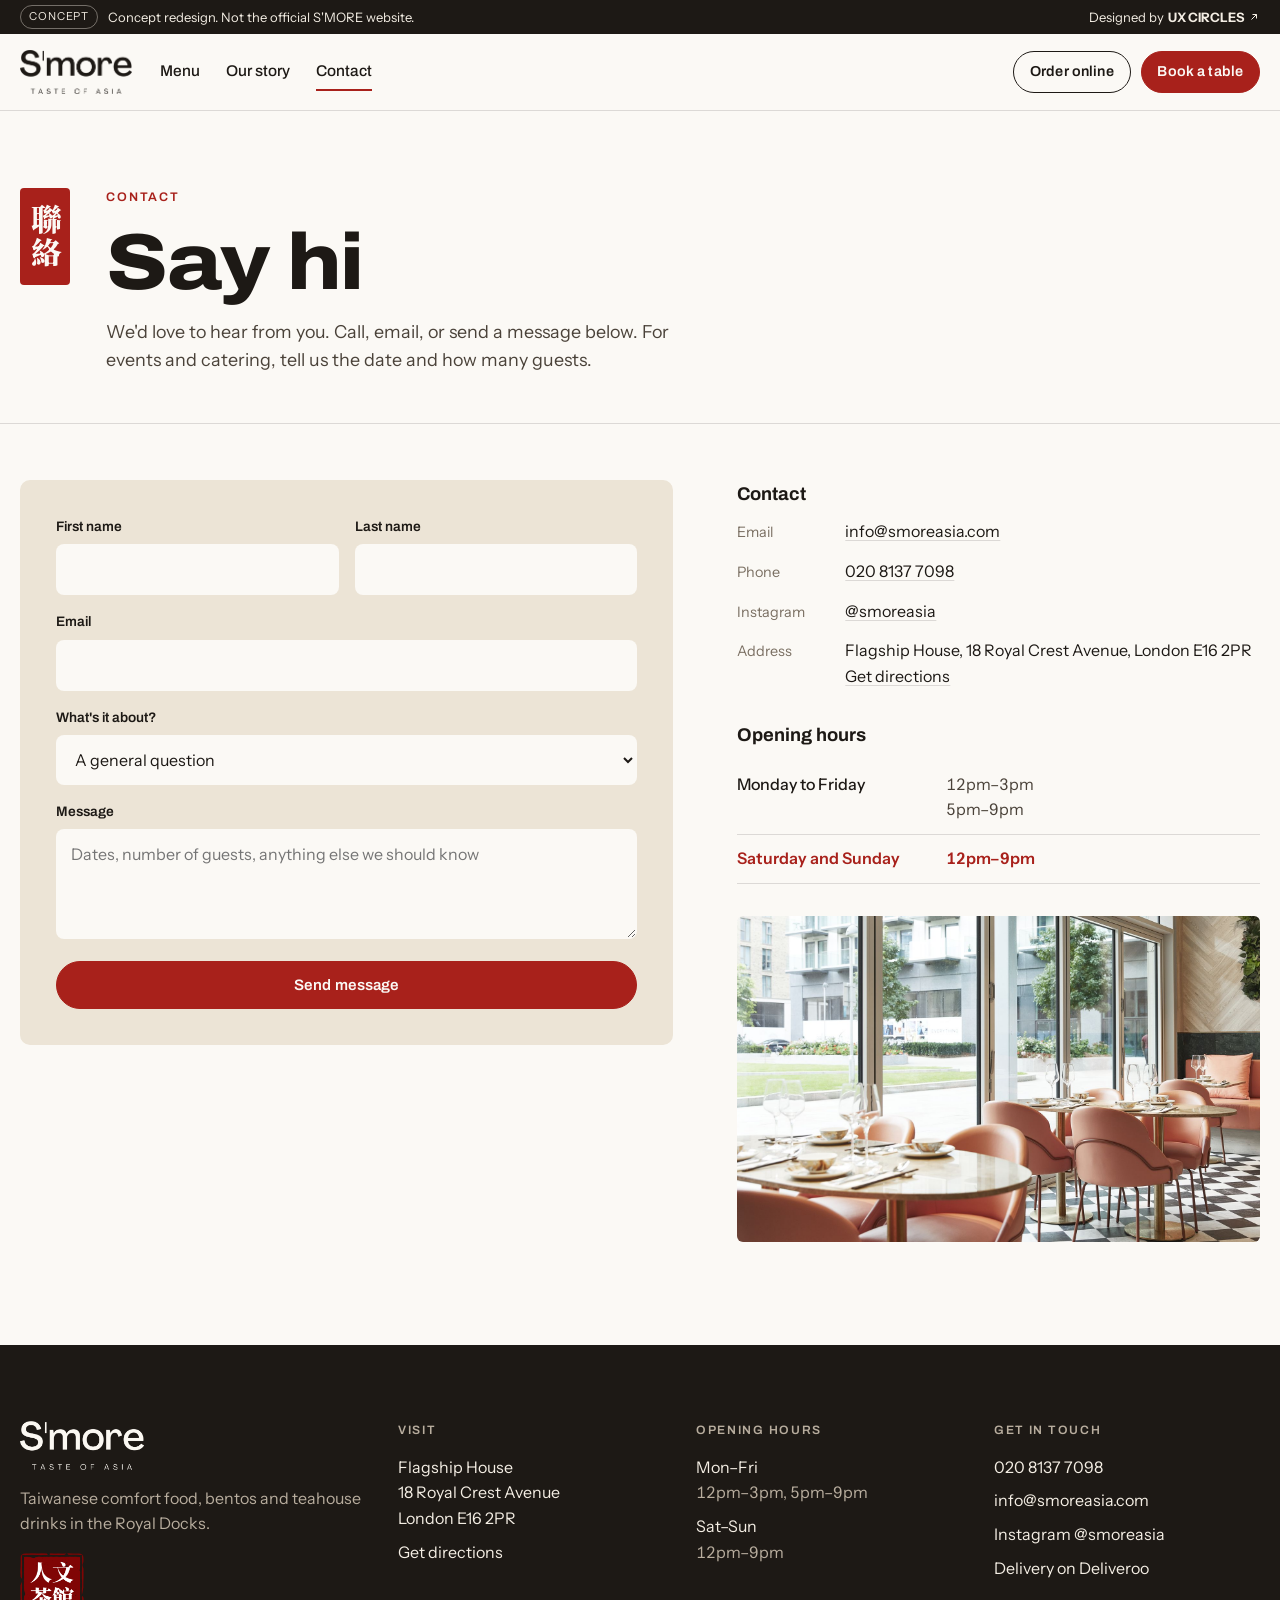
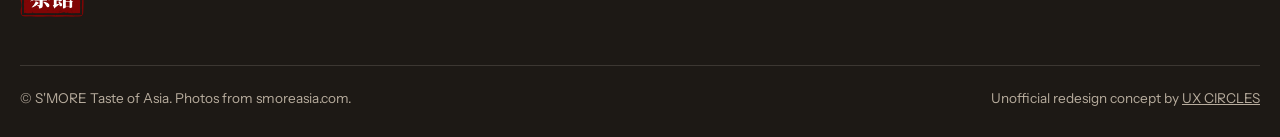
==== commit fe77d013: "Concept bar: match the Nostimo stripe (tag, disclaimer, designer credit) Co-Authored-By: Claude Opus" ====
--- a/contact.html
+++ b/contact.html
@@ -15,7 +15,12 @@
   <link rel="stylesheet" href="assets/css/style.css">
 </head>
 <body>
-<div class="concept-bar">Unofficial redesign concept by <a href="https://ux-circles.com/web" target="_blank" rel="noopener">UX CIRCLES</a>. The real site is <a href="https://www.smoreasia.com" target="_blank" rel="noopener">smoreasia.com</a>.</div>
+<div class="concept-bar" role="note">
+  <div class="wrap concept-inner">
+    <p><span class="concept-tag">Concept</span><span class="concept-long">Concept redesign. Not the official S'MORE website.</span><span class="concept-short">Concept redesign</span></p>
+    <a href="https://ux-circles.com/web" target="_blank" rel="noopener">Designed by <strong>UX CIRCLES</strong> <svg width="12" height="12" viewBox="0 0 24 24" fill="none" stroke="currentColor" stroke-width="2" aria-hidden="true"><path d="M7 17 17 7M9 7h8v8"/></svg></a>
+  </div>
+</div>
 <header class="site-header">
   <div class="wrap site-header__inner">
     <a class="logo" href="index.html"><img src="assets/img/logo-ink.png" alt="S'MORE Taste of Asia" width="932" height="362"></a>
--- a/assets/css/style.css
+++ b/assets/css/style.css
@@ -148,13 +148,18 @@
 
 /* ---------- Concept ribbon + header ---------- */
 
-.concept-bar {
-  background: var(--ink); color: var(--on-ink-muted);
-  font-size: 0.78rem; text-align: center;
-  padding-block: 7px;
-  padding-left: var(--gutter-l); padding-right: var(--gutter-r);
-}
-.concept-bar a { color: var(--on-ink); }
+.concept-bar { background: var(--ink); color: var(--on-ink); font-size: 0.8125rem; }
+.concept-inner { display: flex; align-items: center; justify-content: space-between; gap: 12px; min-height: 34px; }
+.concept-bar p { display: flex; align-items: center; gap: 10px; margin: 0; min-width: 0; }
+.concept-tag {
+  padding: 2px 8px; border: 1px solid rgba(244, 238, 228, 0.4); border-radius: 99px;
+  font-size: 0.6875rem; letter-spacing: 0.08em; text-transform: uppercase; color: var(--on-ink);
+}
+.concept-short { display: none; }
+.concept-bar a { display: inline-flex; align-items: center; gap: 4px; color: var(--on-ink); text-decoration: none; white-space: nowrap; }
+.concept-bar a:hover strong { text-decoration: underline; text-underline-offset: 3px; }
+@media (max-width: 640px) { .concept-long { display: none; } .concept-short { display: inline; } }
+@media (max-width: 420px) { .concept-short { display: none; } }
 
 .site-header {
   position: sticky; top: env(safe-area-inset-top, 0px); z-index: 50;
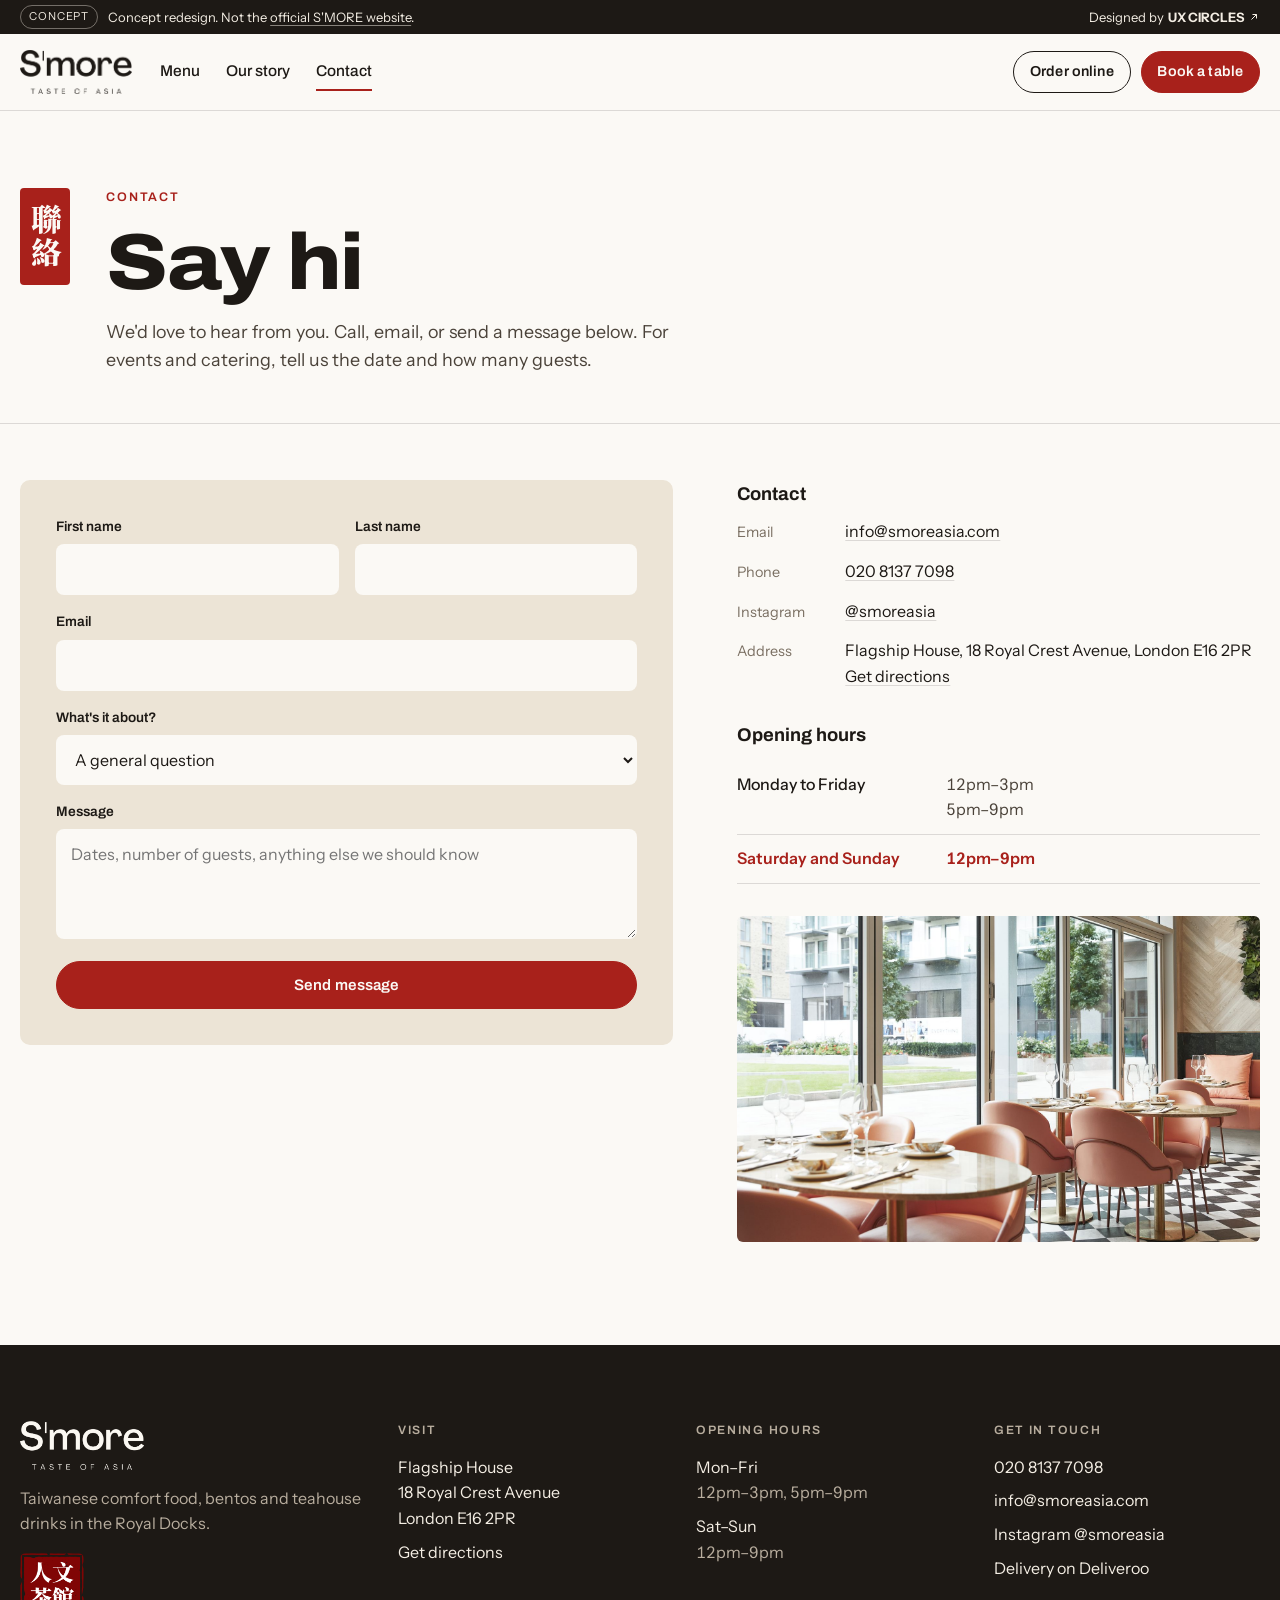
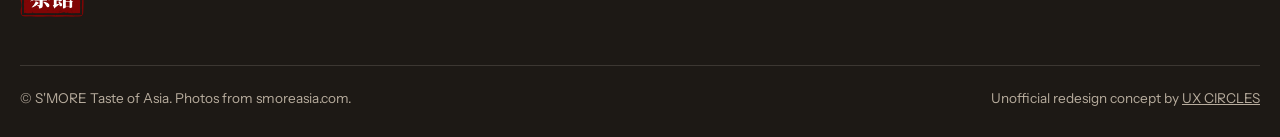
==== commit ce115d83: "Concept bar: link to the official S'MORE website Desktop links "official S'MORE website" in the disc" ====
--- a/contact.html
+++ b/contact.html
@@ -17,8 +17,8 @@
 <body>
 <div class="concept-bar" role="note">
   <div class="wrap concept-inner">
-    <p><span class="concept-tag">Concept</span><span class="concept-long">Concept redesign. Not the official S'MORE website.</span><span class="concept-short">Concept redesign</span></p>
-    <a href="https://ux-circles.com/web" target="_blank" rel="noopener">Designed by <strong>UX CIRCLES</strong> <svg width="12" height="12" viewBox="0 0 24 24" fill="none" stroke="currentColor" stroke-width="2" aria-hidden="true"><path d="M7 17 17 7M9 7h8v8"/></svg></a>
+    <p><span class="concept-tag">Concept</span><span class="concept-long">Concept redesign. Not the <a class="concept-official" href="https://www.smoreasia.com" target="_blank" rel="noopener">official S'MORE website</a>.</span><a class="concept-short" href="https://www.smoreasia.com" target="_blank" rel="noopener">Official site <svg width="12" height="12" viewBox="0 0 24 24" fill="none" stroke="currentColor" stroke-width="2" aria-hidden="true"><path d="M7 17 17 7M9 7h8v8"/></svg></a></p>
+    <a href="https://ux-circles.com/web" target="_blank" rel="noopener"><span class="concept-by">Designed by</span> <strong>UX CIRCLES</strong> <svg width="12" height="12" viewBox="0 0 24 24" fill="none" stroke="currentColor" stroke-width="2" aria-hidden="true"><path d="M7 17 17 7M9 7h8v8"/></svg></a>
   </div>
 </div>
 <header class="site-header">
@@ -36,6 +36,10 @@
     <button class="nav-toggle" type="button" data-nav-open aria-expanded="false" aria-controls="mobile-nav" aria-label="Open menu"><svg viewBox="0 0 20 20" fill="none" stroke="currentColor" stroke-width="1.6" aria-hidden="true"><path d="M3 6h14M3 10h14M3 14h14"/></svg></button>
   </div>
 </header>
+<nav class="mobile-cta" aria-label="Quick actions">
+  <a class="btn btn--ghost" href="https://www.smoreasia.com/order-online" target="_blank" rel="noopener">Order online</a>
+  <a class="btn btn--red" href="reservations.html">Book a table</a>
+</nav>
 <div class="mobile-nav" id="mobile-nav" hidden>
   <div class="mobile-nav__top">
     <img src="assets/img/logo-paper.png" alt="S'MORE Taste of Asia" width="932" height="362">
--- a/assets/css/style.css
+++ b/assets/css/style.css
@@ -155,11 +155,13 @@
   padding: 2px 8px; border: 1px solid rgba(244, 238, 228, 0.4); border-radius: 99px;
   font-size: 0.6875rem; letter-spacing: 0.08em; text-transform: uppercase; color: var(--on-ink);
 }
-.concept-short { display: none; }
+.concept-bar .concept-short { display: none; }
 .concept-bar a { display: inline-flex; align-items: center; gap: 4px; color: var(--on-ink); text-decoration: none; white-space: nowrap; }
 .concept-bar a:hover strong { text-decoration: underline; text-underline-offset: 3px; }
-@media (max-width: 640px) { .concept-long { display: none; } .concept-short { display: inline; } }
-@media (max-width: 420px) { .concept-short { display: none; } }
+.concept-bar a.concept-official { display: inline; text-decoration: underline; text-underline-offset: 3px; text-decoration-color: rgba(244, 238, 228, 0.5); }
+.concept-bar a.concept-official:hover { text-decoration-color: currentColor; }
+@media (max-width: 640px) { .concept-long { display: none; } .concept-bar .concept-short { display: inline-flex; } }
+@media (max-width: 420px) { .concept-by { display: none; } }
 
 .site-header {
   position: sticky; top: env(safe-area-inset-top, 0px); z-index: 50;
@@ -208,6 +210,9 @@
 }
 .mobile-nav li a span { font-family: var(--font-han); font-size: 1rem; color: var(--on-ink-muted); font-weight: 700; }
 .mobile-nav__info { color: var(--on-ink-muted); font-size: 0.95rem; margin-top: auto; }
+
+/* Phone-only action bar, always within thumb reach */
+.mobile-cta { display: none; }
 
 /* ---------- Open-now pill ---------- */
 
@@ -559,6 +564,18 @@
 @media (max-width: 900px) {
   .main-nav, .header-actions { display: none; }
   .nav-toggle { display: inline-flex; }
+  .mobile-cta {
+    position: fixed; left: 0; right: 0; bottom: 0; z-index: 55;
+    display: grid; grid-template-columns: 1fr 1fr; gap: 10px;
+    padding-top: 10px;
+    padding-bottom: calc(10px + env(safe-area-inset-bottom, 0px));
+    padding-left: var(--gutter-l); padding-right: var(--gutter-r);
+    background: color-mix(in srgb, var(--porcelain) 96%, transparent);
+    backdrop-filter: blur(10px);
+    border-top: 1px solid var(--line);
+  }
+  .mobile-cta .btn { min-height: 46px; }
+  body { padding-bottom: calc(68px + env(safe-area-inset-bottom, 0px)); }
   .site-header__inner { min-height: 66px; }
   .logo img { width: 96px; }
   .menu-nav { top: calc(env(safe-area-inset-top, 0px) + 67px); }
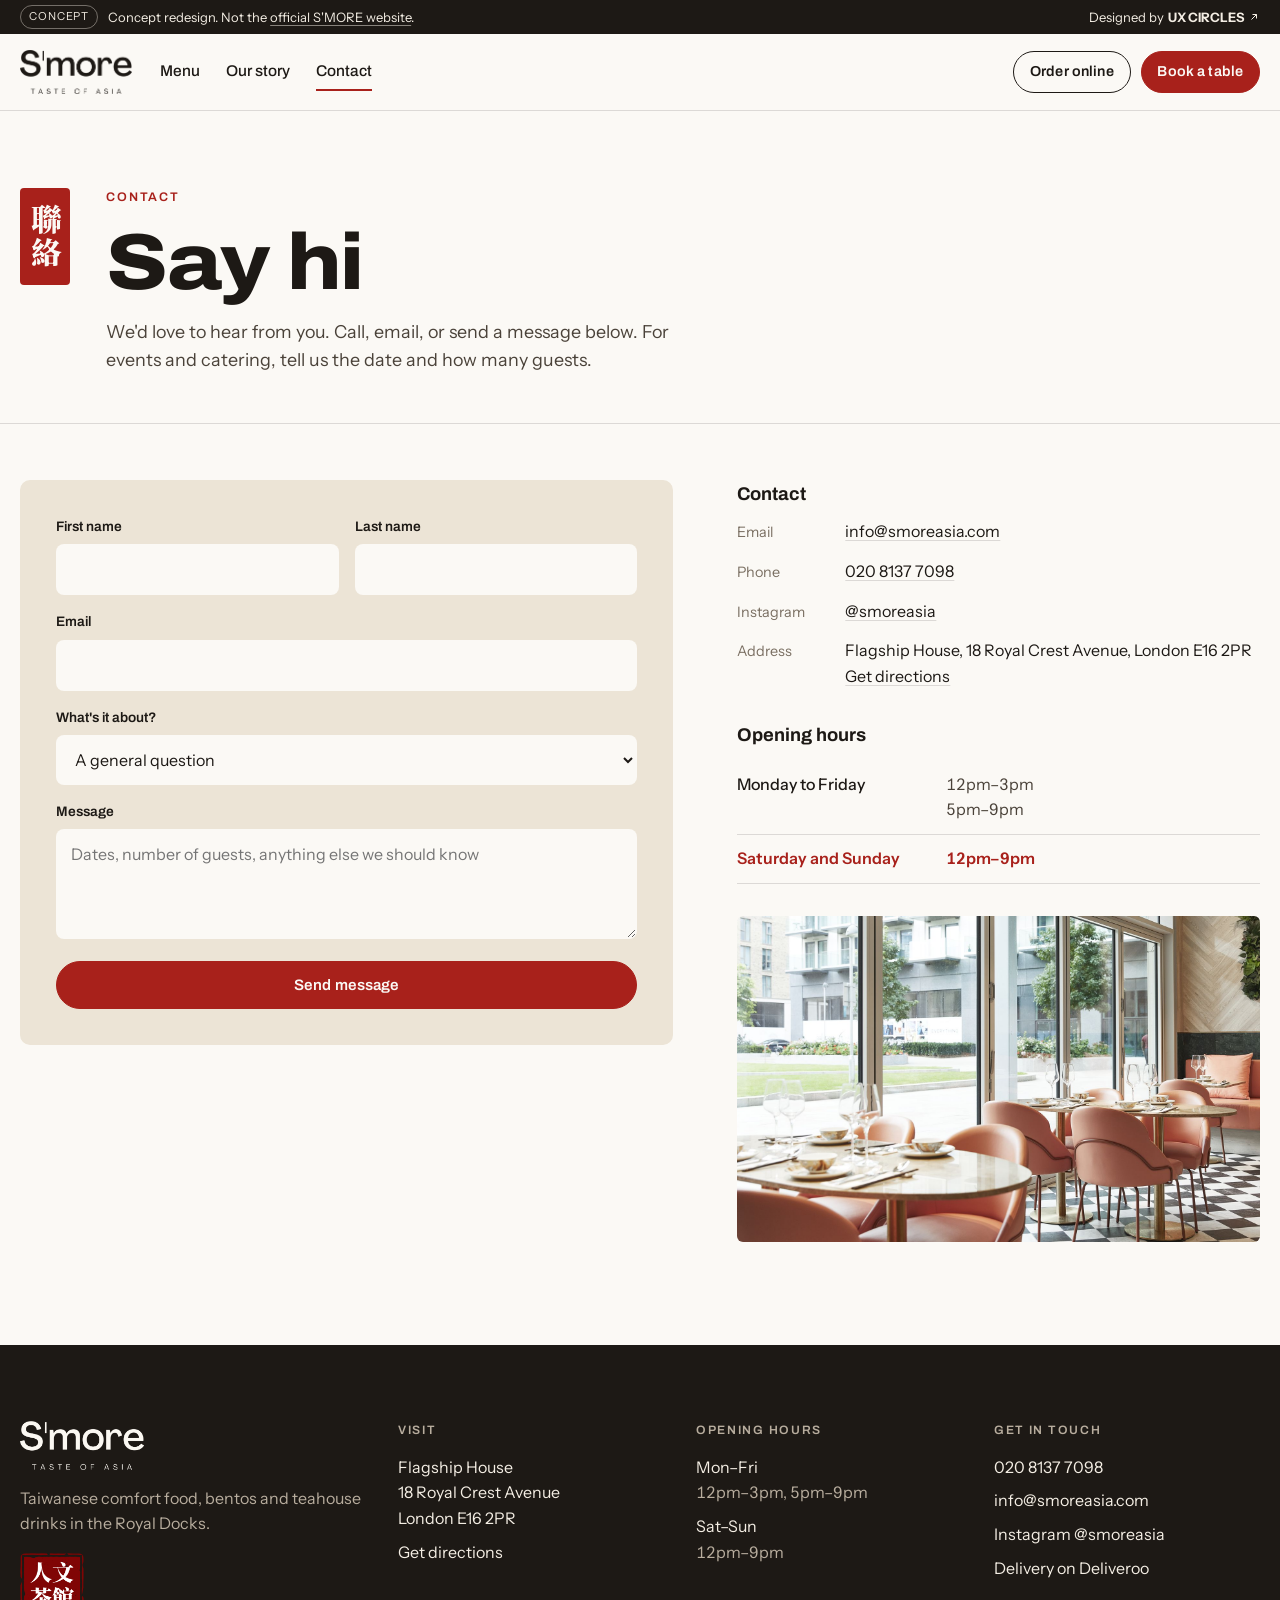
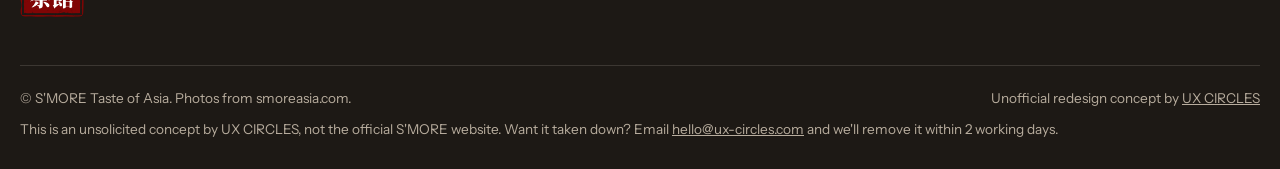
==== commit f84dc0ea: "Footer: offer to take the concept down within 2 working days Every page now says this is an unsolici" ====
--- a/contact.html
+++ b/contact.html
@@ -17,8 +17,8 @@
 <body>
 <div class="concept-bar" role="note">
   <div class="wrap concept-inner">
-    <p><span class="concept-tag">Concept</span><span class="concept-long">Concept redesign. Not the <a class="concept-official" href="https://www.smoreasia.com" target="_blank" rel="noopener">official S'MORE website</a>.</span><a class="concept-short" href="https://www.smoreasia.com" target="_blank" rel="noopener">Official site <svg width="12" height="12" viewBox="0 0 24 24" fill="none" stroke="currentColor" stroke-width="2" aria-hidden="true"><path d="M7 17 17 7M9 7h8v8"/></svg></a></p>
-    <a href="https://ux-circles.com/web" target="_blank" rel="noopener"><span class="concept-by">Designed by</span> <strong>UX CIRCLES</strong> <svg width="12" height="12" viewBox="0 0 24 24" fill="none" stroke="currentColor" stroke-width="2" aria-hidden="true"><path d="M7 17 17 7M9 7h8v8"/></svg></a>
+    <p><span class="concept-tag">Concept</span><span class="concept-long">Concept redesign. Not the <a class="concept-official" href="https://www.smoreasia.com" target="_blank" rel="noopener">official S'MORE website</a>.</span></p>
+    <a href="https://ux-circles.com/web" target="_blank" rel="noopener">Designed by <strong>UX CIRCLES</strong> <svg width="12" height="12" viewBox="0 0 24 24" fill="none" stroke="currentColor" stroke-width="2" aria-hidden="true"><path d="M7 17 17 7M9 7h8v8"/></svg></a>
   </div>
 </div>
 <header class="site-header">
@@ -152,6 +152,7 @@
     <div class="footer-base">
       <span>© S'MORE Taste of Asia. Photos from smoreasia.com.</span>
       <span>Unofficial redesign concept by <a href="https://ux-circles.com/web" target="_blank" rel="noopener">UX CIRCLES</a></span>
+      <span data-takedown style="flex-basis: 100%; margin: 0;">This is an unsolicited concept by UX CIRCLES, not the official S'MORE website. Want it taken down? Email <a href="mailto:hello@ux-circles.com">hello@ux-circles.com</a> and we'll remove it within 2 working days.</span>
     </div>
   </div>
 </footer>
--- a/assets/css/style.css
+++ b/assets/css/style.css
@@ -155,13 +155,11 @@
   padding: 2px 8px; border: 1px solid rgba(244, 238, 228, 0.4); border-radius: 99px;
   font-size: 0.6875rem; letter-spacing: 0.08em; text-transform: uppercase; color: var(--on-ink);
 }
-.concept-bar .concept-short { display: none; }
 .concept-bar a { display: inline-flex; align-items: center; gap: 4px; color: var(--on-ink); text-decoration: none; white-space: nowrap; }
 .concept-bar a:hover strong { text-decoration: underline; text-underline-offset: 3px; }
 .concept-bar a.concept-official { display: inline; text-decoration: underline; text-underline-offset: 3px; text-decoration-color: rgba(244, 238, 228, 0.5); }
 .concept-bar a.concept-official:hover { text-decoration-color: currentColor; }
-@media (max-width: 640px) { .concept-long { display: none; } .concept-bar .concept-short { display: inline-flex; } }
-@media (max-width: 420px) { .concept-by { display: none; } }
+@media (max-width: 640px) { .concept-long { display: none; } }
 
 .site-header {
   position: sticky; top: env(safe-area-inset-top, 0px); z-index: 50;
